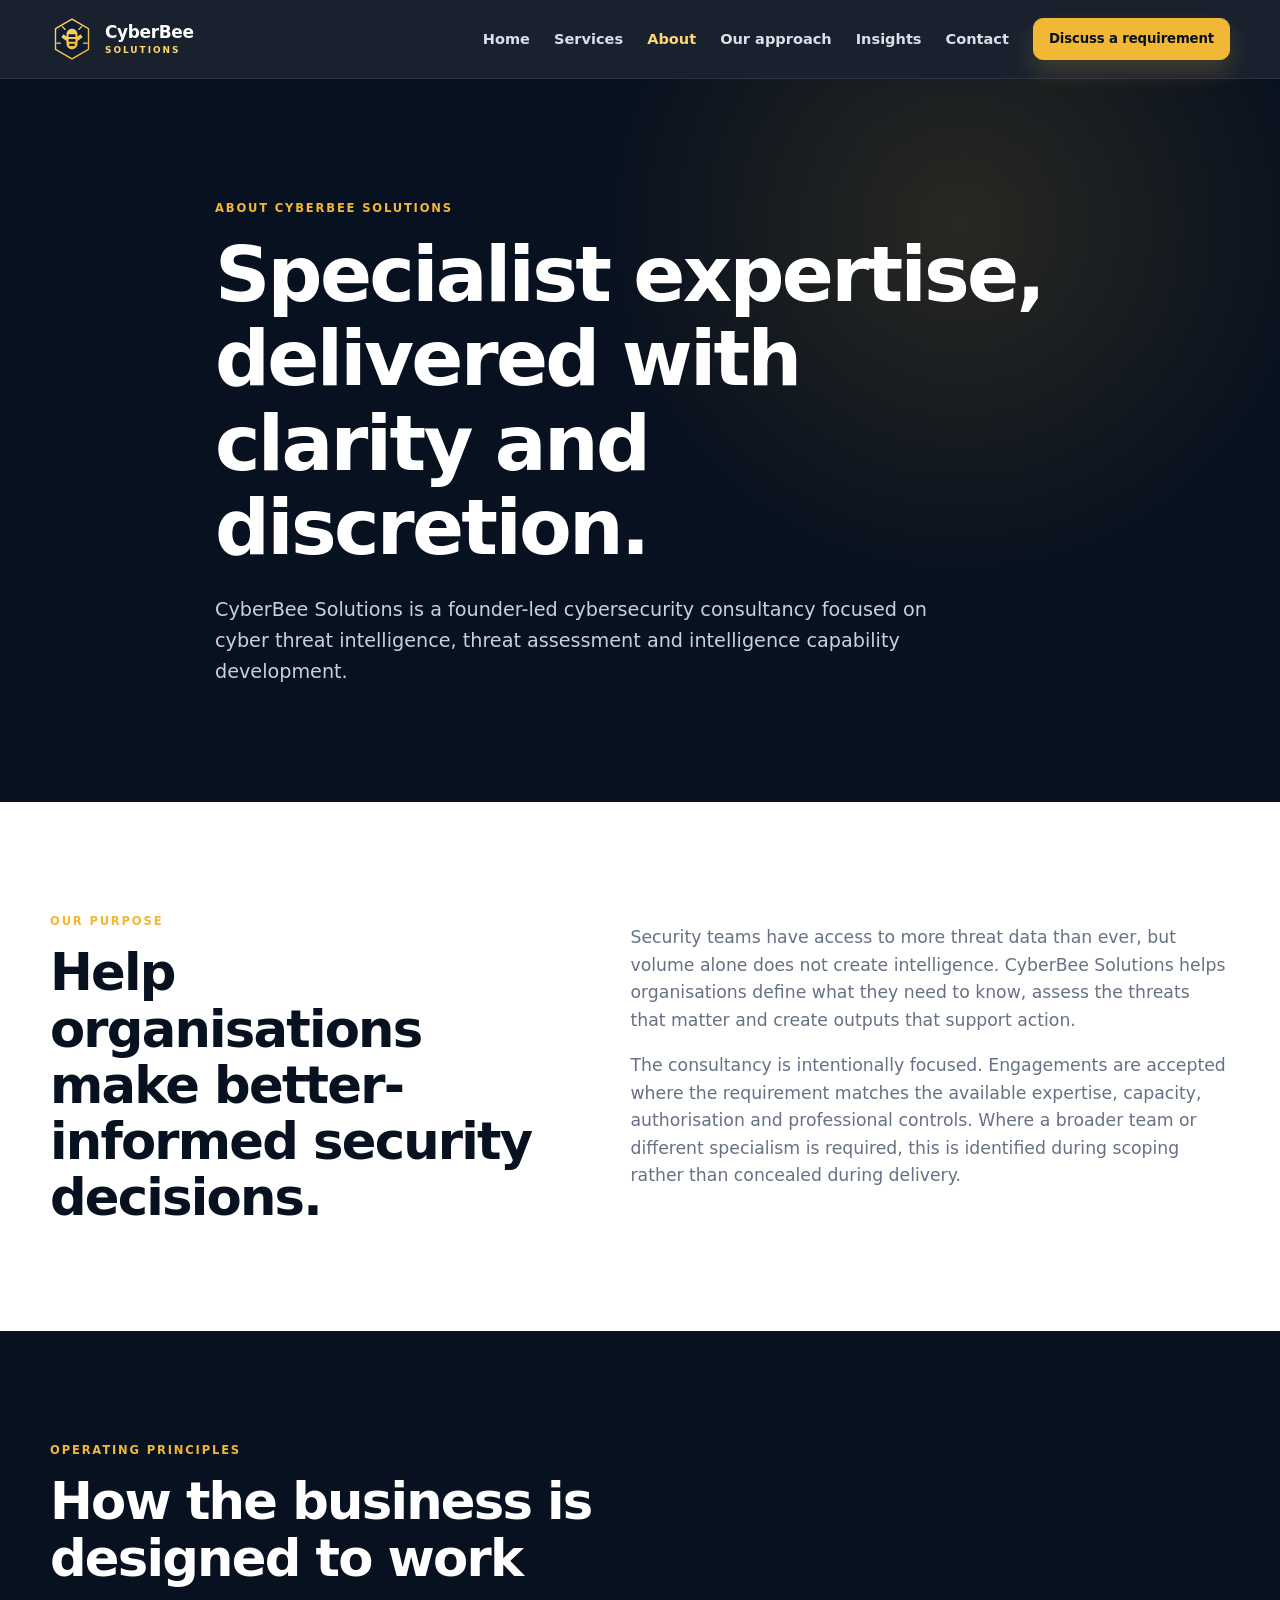
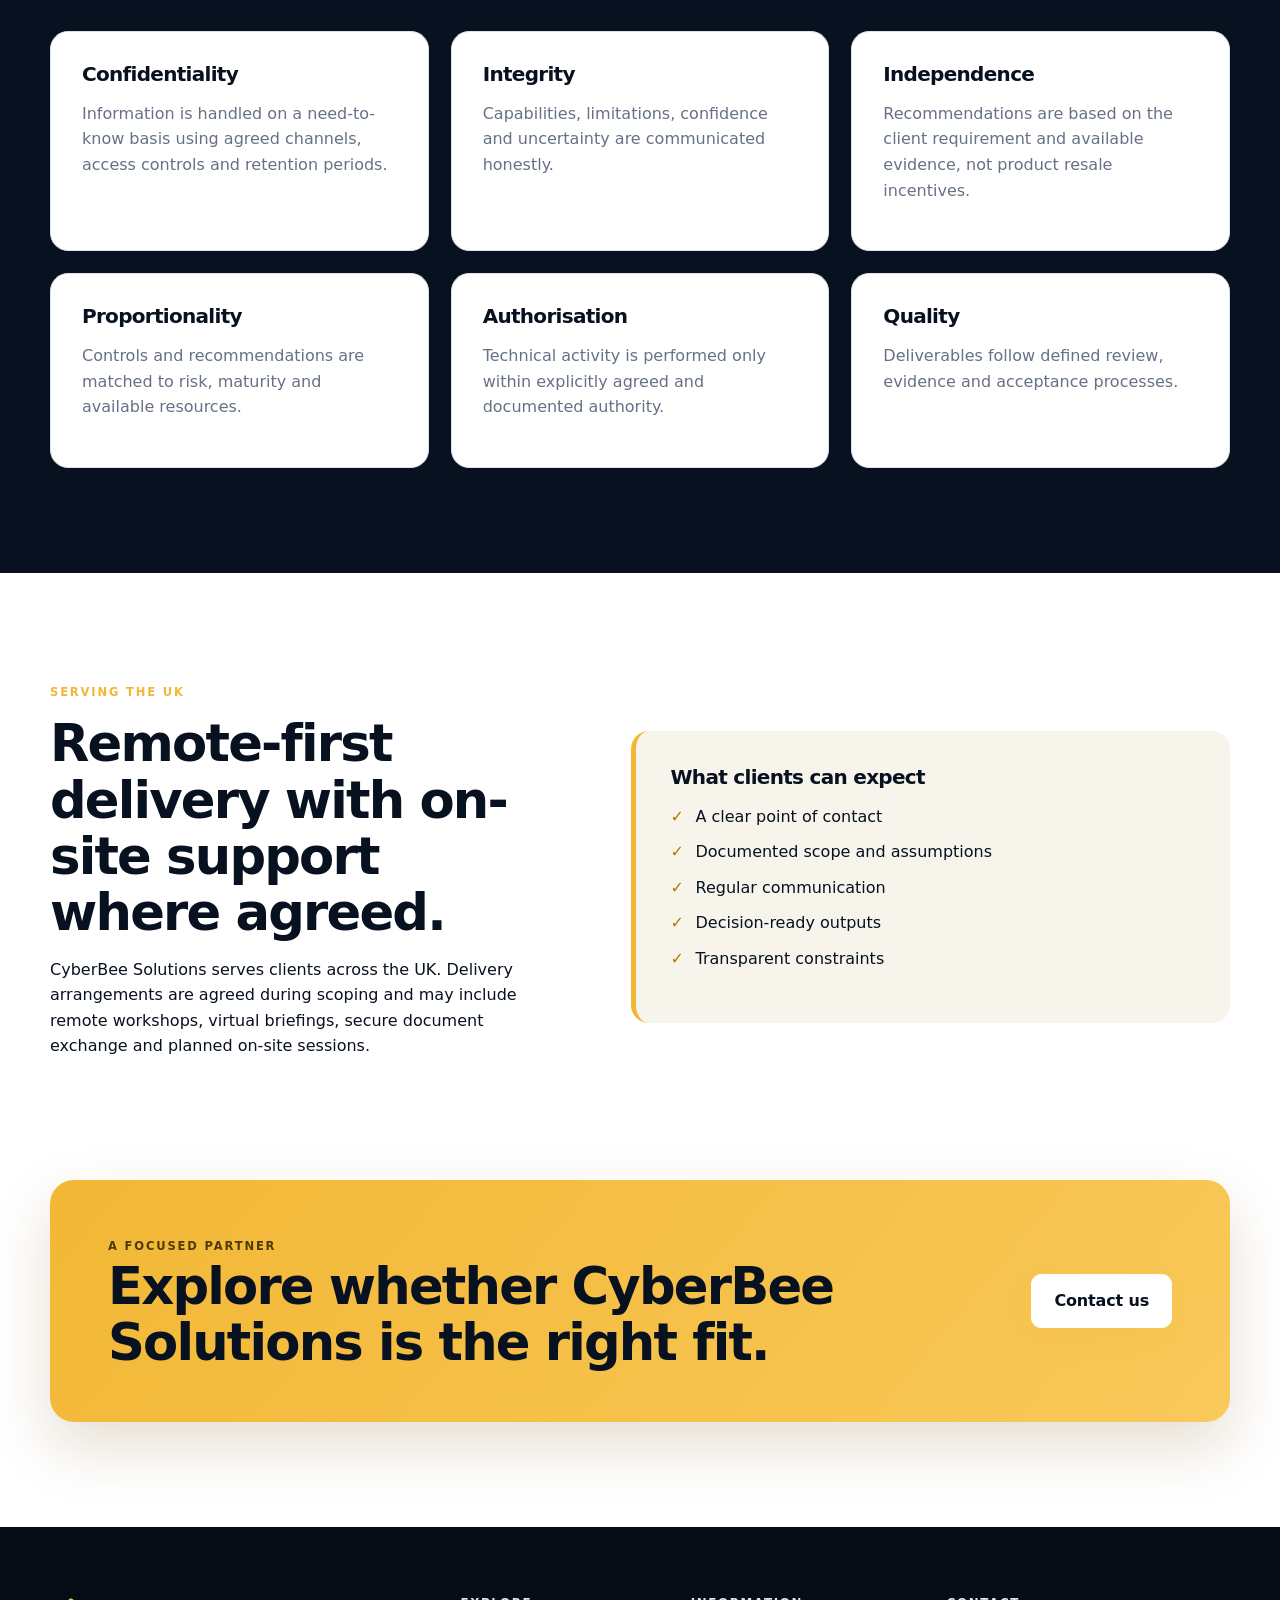
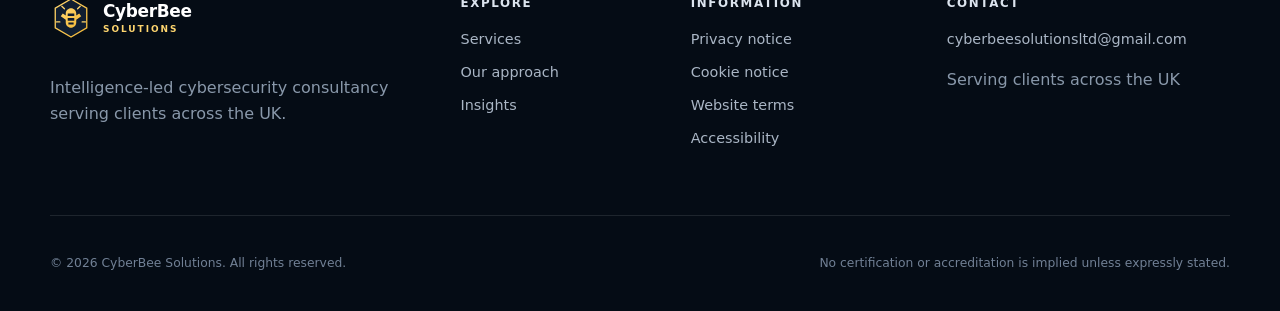
==== about.html @ a1eb2786 "Add files via upload" ====
<!doctype html>
<html lang="en-GB">
<head>
  <meta charset="utf-8">
  <meta name="viewport" content="width=device-width, initial-scale=1">
  <meta name="theme-color" content="#08111f">
  <meta name="description" content="Learn about CyberBee Solutions, a specialist intelligence-led cybersecurity consultancy serving clients across the UK.">
  <meta name="robots" content="index, follow">
  <meta http-equiv="Content-Security-Policy" content="default-src 'self'; img-src 'self' data:; style-src 'self' 'unsafe-inline'; script-src 'self'; font-src 'self'; connect-src 'self'; frame-ancestors 'none'; base-uri 'self'; form-action 'self' mailto:; upgrade-insecure-requests">
  <meta name="referrer" content="strict-origin-when-cross-origin">
  <meta property="og:type" content="website">
  <meta property="og:site_name" content="CyberBee Solutions">
  <meta property="og:title" content="About CyberBee Solutions | UK cybersecurity consultancy">
  <meta property="og:description" content="Learn about CyberBee Solutions, a specialist intelligence-led cybersecurity consultancy serving clients across the UK.">
  <meta property="og:url" content="https://cyberbeesolutions.com/about.html">
  <meta property="og:image" content="https://cyberbeesolutions.com/assets/images/og-card.png">
  <meta name="twitter:card" content="summary_large_image">
  <link rel="canonical" href="https://cyberbeesolutions.com/about.html">
  <link rel="icon" href="assets/images/favicon.svg" type="image/svg+xml">
  <link rel="manifest" href="site.webmanifest">
  <link rel="stylesheet" href="assets/css/styles.css">
  <title>About CyberBee Solutions | UK cybersecurity consultancy</title>

</head>
<body>
  <a class="skip-link" href="#main-content">Skip to main content</a>
  <header class="site-header" data-header>
    <div class="container header-inner">
      <a class="brand" href="index.html" aria-label="CyberBee Solutions home">
        <img src="assets/images/logo-mark.svg" alt="" width="44" height="44">
        <span class="brand-copy"><strong>CyberBee</strong><small>Solutions</small></span>
      </a>
      <button class="nav-toggle" type="button" aria-expanded="false" aria-controls="primary-nav" data-nav-toggle>
        <span class="sr-only">Toggle navigation</span>
        <span></span><span></span><span></span>
      </button>
      <nav id="primary-nav" class="primary-nav" aria-label="Primary" data-nav>
        <a href="index.html">Home</a><a href="services.html">Services</a><a href="about.html" aria-current="page" class="active">About</a><a href="approach.html">Our approach</a><a href="insights.html">Insights</a><a href="contact.html">Contact</a>
        <a class="button button-small" href="contact.html">Discuss a requirement</a>
      </nav>
    </div>
  </header>
<main id="main-content">
  <section class="page-hero"><div class="container narrow"><span class="kicker">About CyberBee Solutions</span><h1>Specialist expertise, delivered with clarity and discretion.</h1><p class="lead">CyberBee Solutions is a founder-led cybersecurity consultancy focused on cyber threat intelligence, threat assessment and intelligence capability development.</p></div></section>
  <section class="section"><div class="container split-grid align-start"><div class="reveal"><span class="kicker">Our purpose</span><h2>Help organisations make better-informed security decisions.</h2></div><div class="prose reveal"><p>Security teams have access to more threat data than ever, but volume alone does not create intelligence. CyberBee Solutions helps organisations define what they need to know, assess the threats that matter and create outputs that support action.</p><p>The consultancy is intentionally focused. Engagements are accepted where the requirement matches the available expertise, capacity, authorisation and professional controls. Where a broader team or different specialism is required, this is identified during scoping rather than concealed during delivery.</p></div></div></section>
  <section class="section section-contrast"><div class="container"><div class="section-heading"><div><span class="kicker">Operating principles</span><h2>How the business is designed to work</h2></div></div><div class="card-grid card-grid-3"><article class="value-card reveal"><h3>Confidentiality</h3><p>Information is handled on a need-to-know basis using agreed channels, access controls and retention periods.</p></article><article class="value-card reveal"><h3>Integrity</h3><p>Capabilities, limitations, confidence and uncertainty are communicated honestly.</p></article><article class="value-card reveal"><h3>Independence</h3><p>Recommendations are based on the client requirement and available evidence, not product resale incentives.</p></article><article class="value-card reveal"><h3>Proportionality</h3><p>Controls and recommendations are matched to risk, maturity and available resources.</p></article><article class="value-card reveal"><h3>Authorisation</h3><p>Technical activity is performed only within explicitly agreed and documented authority.</p></article><article class="value-card reveal"><h3>Quality</h3><p>Deliverables follow defined review, evidence and acceptance processes.</p></article></div></div></section>
  <section class="section"><div class="container split-grid"><div class="reveal"><span class="kicker">Serving the UK</span><h2>Remote-first delivery with on-site support where agreed.</h2><p>CyberBee Solutions serves clients across the UK. Delivery arrangements are agreed during scoping and may include remote workshops, virtual briefings, secure document exchange and planned on-site sessions.</p></div><aside class="info-panel reveal"><h3>What clients can expect</h3><ul class="check-list"><li>A clear point of contact</li><li>Documented scope and assumptions</li><li>Regular communication</li><li>Decision-ready outputs</li><li>Transparent constraints</li></ul></aside></div></section>
  <section class="section section-cta"><div class="container cta-panel reveal"><div><span class="kicker">A focused partner</span><h2>Explore whether CyberBee Solutions is the right fit.</h2></div><a class="button button-light" href="contact.html">Contact us</a></div></section>
</main>
  <footer class="site-footer">
    <div class="container footer-grid">
      <div>
        <a class="brand brand-footer" href="index.html">
          <img src="assets/images/logo-mark.svg" alt="" width="42" height="42">
          <span class="brand-copy"><strong>CyberBee</strong><small>Solutions</small></span>
        </a>
        <p>Intelligence-led cybersecurity consultancy serving clients across the UK.</p>
      </div>
      <div>
        <h2>Explore</h2>
        <a href="services.html">Services</a>
        <a href="approach.html">Our approach</a>
        <a href="insights.html">Insights</a>
      </div>
      <div>
        <h2>Information</h2>
        <a href="privacy.html">Privacy notice</a>
        <a href="cookies.html">Cookie notice</a>
        <a href="terms.html">Website terms</a>
        <a href="accessibility.html">Accessibility</a>
      </div>
      <div>
        <h2>Contact</h2>
        <a href="mailto:cyberbeesolutionsltd@gmail.com">cyberbeesolutionsltd@gmail.com</a>
        <p>Serving clients across the UK</p>
      </div>
    </div>
    <div class="container footer-bottom">
      <p>&copy; <span data-year>2026</span> CyberBee Solutions. All rights reserved.</p>
      <p>No certification or accreditation is implied unless expressly stated.</p>
    </div>
  </footer>
  <script src="assets/js/main.js" defer></script>
</body>
</html>
---- assets/css/styles.css ----
:root {
  --ink: #08111f;
  --ink-2: #0f1d30;
  --ink-3: #182a43;
  --gold: #f2b735;
  --gold-2: #ffd66f;
  --cream: #f7f4ec;
  --paper: #ffffff;
  --muted: #667185;
  --line: #dce2ea;
  --success: #45d59c;
  --radius: 18px;
  --shadow: 0 24px 70px rgba(5, 14, 28, .14);
  --container: 1180px;
}
* { box-sizing: border-box; }
html { scroll-behavior: smooth; }
body { margin: 0; color: var(--ink); background: var(--paper); font-family: Inter, ui-sans-serif, system-ui, -apple-system, BlinkMacSystemFont, "Segoe UI", sans-serif; line-height: 1.6; -webkit-font-smoothing: antialiased; }
img { max-width: 100%; display: block; }
a { color: inherit; }
button, input, select, textarea { font: inherit; }
button { cursor: pointer; }
:focus-visible { outline: 3px solid var(--gold); outline-offset: 3px; }
::selection { background: var(--gold-2); color: var(--ink); }
.container { width: min(calc(100% - 40px), var(--container)); margin-inline: auto; }
.narrow { max-width: 850px; }
.sr-only { position: absolute; width: 1px; height: 1px; padding: 0; margin: -1px; overflow: hidden; clip: rect(0,0,0,0); white-space: nowrap; border: 0; }
.skip-link { position: fixed; top: 10px; left: 10px; z-index: 9999; padding: 12px 16px; background: var(--gold); color: var(--ink); transform: translateY(-150%); border-radius: 8px; font-weight: 800; text-decoration: none; }
.skip-link:focus { transform: translateY(0); }
.site-header { position: sticky; top: 0; z-index: 1000; background: rgba(8, 17, 31, .93); color: #fff; backdrop-filter: blur(18px); border-bottom: 1px solid rgba(255,255,255,.08); transition: box-shadow .25s ease; }
.site-header.scrolled { box-shadow: 0 12px 40px rgba(0,0,0,.2); }
.header-inner { min-height: 78px; display: flex; align-items: center; justify-content: space-between; gap: 30px; }
.brand { display: inline-flex; align-items: center; gap: 11px; text-decoration: none; }
.brand img { flex: 0 0 auto; }
.brand-copy { display: grid; line-height: 1; }
.brand-copy strong { font-size: 1.06rem; letter-spacing: -.02em; }
.brand-copy small { margin-top: 5px; color: var(--gold-2); text-transform: uppercase; letter-spacing: .22em; font-size: .56rem; font-weight: 800; }
.primary-nav { display: flex; align-items: center; gap: 24px; }
.primary-nav > a { text-decoration: none; font-size: .91rem; color: #d8e0ea; font-weight: 650; transition: color .2s ease; }
.primary-nav > a:hover, .primary-nav > a.active { color: var(--gold-2); }
.nav-toggle { display: none; border: 0; background: transparent; padding: 8px; }
.nav-toggle span:not(.sr-only) { display: block; width: 25px; height: 2px; background: #fff; margin: 5px 0; transition: .2s; }
.button { display: inline-flex; align-items: center; justify-content: center; min-height: 50px; padding: 13px 22px; border: 1px solid var(--gold); border-radius: 10px; background: var(--gold); color: var(--ink) !important; text-decoration: none; font-weight: 850; letter-spacing: -.01em; box-shadow: 0 12px 25px rgba(242,183,53,.18); transition: transform .2s ease, background .2s ease, border-color .2s ease; }
.button:hover { transform: translateY(-2px); background: var(--gold-2); border-color: var(--gold-2); }
.button-small { min-height: 42px; padding: 9px 15px; font-size: .83rem !important; }
.button-ghost { background: transparent; color: inherit !important; border-color: rgba(255,255,255,.3); box-shadow: none; }
.button-ghost:hover { background: rgba(255,255,255,.08); border-color: #fff; }
.button-light { background: #fff; border-color: #fff; color: var(--ink) !important; }
.button-row { display: flex; flex-wrap: wrap; gap: 13px; margin-top: 31px; }
.hero { position: relative; overflow: hidden; min-height: 700px; color: #fff; background: radial-gradient(circle at 78% 38%, rgba(242,183,53,.16), transparent 28%), linear-gradient(135deg, #08111f 0%, #0c1a2e 60%, #07101c 100%); }
.hero::before { content: ""; position: absolute; inset: 0; pointer-events: none; opacity: .18; background-image: linear-gradient(rgba(255,255,255,.06) 1px, transparent 1px), linear-gradient(90deg, rgba(255,255,255,.06) 1px, transparent 1px); background-size: 52px 52px; mask-image: linear-gradient(to right, transparent, #000 25%, #000); }
.hero-grid { min-height: 700px; display: grid; grid-template-columns: 1.12fr .88fr; gap: 70px; align-items: center; padding-block: 75px; position: relative; }
.eyebrow, .kicker { display: inline-flex; align-items: center; gap: 10px; color: var(--gold); text-transform: uppercase; letter-spacing: .16em; font-size: .72rem; font-weight: 900; }
.eyebrow span { width: 34px; height: 2px; background: var(--gold); }
h1, h2, h3 { margin: 0; line-height: 1.1; letter-spacing: -.035em; }
h1 { font-size: clamp(3.2rem, 6vw, 6.3rem); max-width: 900px; }
h1 em { color: var(--gold-2); font-style: normal; }
h2 { font-size: clamp(2.1rem, 4vw, 3.8rem); }
h3 { font-size: 1.25rem; }
.hero .lead { max-width: 720px; margin: 25px 0 0; color: #cbd6e3; font-size: clamp(1.05rem, 1.5vw, 1.24rem); line-height: 1.7; }
.lead-sm { font-size: 1.15rem; color: #c5cfdb; }
.trust-list { display: flex; flex-wrap: wrap; gap: 18px 25px; margin: 35px 0 0; padding: 0; list-style: none; color: #bfcada; font-size: .88rem; }
.trust-list li::before { content: "✓"; margin-right: 8px; color: var(--success); font-weight: 900; }
.radar-card { width: min(100%, 465px); margin-left: auto; padding: 23px; border: 1px solid rgba(255,255,255,.12); border-radius: 24px; background: linear-gradient(145deg, rgba(255,255,255,.08), rgba(255,255,255,.03)); box-shadow: 0 35px 80px rgba(0,0,0,.28); }
.radar-head { display: flex; align-items: center; justify-content: space-between; color: #dce5ef; font-size: .74rem; text-transform: uppercase; letter-spacing: .11em; }
.status-dot { color: var(--success); }
.status-dot::before { content: ""; display: inline-block; width: 7px; height: 7px; margin-right: 7px; border-radius: 50%; background: var(--success); box-shadow: 0 0 15px var(--success); }
.radar { width: min(100%, 355px); aspect-ratio: 1; margin: 31px auto; position: relative; border-radius: 50%; border: 1px solid rgba(242,183,53,.34); background: radial-gradient(circle, rgba(242,183,53,.12), transparent 58%), repeating-radial-gradient(circle, transparent 0 45px, rgba(255,255,255,.08) 46px 47px); overflow: hidden; }
.radar::before, .radar::after { content: ""; position: absolute; background: rgba(255,255,255,.1); }
.radar::before { width: 1px; height: 100%; left: 50%; }
.radar::after { height: 1px; width: 100%; top: 50%; }
.radar-center { position: absolute; inset: 50% auto auto 50%; transform: translate(-50%,-50%); z-index: 3; border-radius: 18px; box-shadow: 0 0 30px rgba(242,183,53,.23); }
.sweep { position: absolute; inset: 0; border-radius: 50%; background: conic-gradient(from 0deg, transparent 0 320deg, rgba(242,183,53,.52) 358deg, rgba(242,183,53,.65) 360deg); animation: radar-sweep 7s linear infinite; }
.node { position: absolute; z-index: 2; width: 9px; height: 9px; border-radius: 50%; background: var(--gold-2); box-shadow: 0 0 14px var(--gold); }
.node-1 { top: 29%; left: 69%; }.node-2 { top: 65%; left: 27%; }.node-3 { top: 72%; left: 67%; }
.signal-row { display: grid; grid-template-columns: repeat(4,1fr); gap: 6px; color: #94a4b8; font-size: .6rem; text-transform: uppercase; letter-spacing: .08em; text-align: center; }
.signal-row span { padding-top: 10px; border-top: 2px solid rgba(242,183,53,.34); }
@keyframes radar-sweep { to { transform: rotate(360deg); } }
.section { padding: 105px 0; }
.section-tight { padding: 0; position: relative; z-index: 3; }
.section-contrast { background: var(--ink); color: #fff; }
.section-heading { display: flex; justify-content: space-between; gap: 45px; align-items: end; margin-bottom: 45px; }
.section-heading > div { max-width: 680px; }
.section-heading > p { max-width: 430px; color: var(--muted); margin: 0; }
.section-heading .kicker, .split-grid .kicker { margin-bottom: 14px; }
.stat-strip { margin-top: -40px; display: grid; grid-template-columns: repeat(4,1fr); background: #fff; box-shadow: var(--shadow); border-radius: 18px; overflow: hidden; }
.stat-strip div { padding: 25px 28px; border-right: 1px solid var(--line); }
.stat-strip div:last-child { border-right: 0; }
.stat-strip strong, .stat-strip span { display: block; }
.stat-strip strong { font-size: 1.1rem; }
.stat-strip span { color: var(--muted); font-size: .82rem; margin-top: 4px; }
.card-grid { display: grid; gap: 22px; }
.card-grid-3 { grid-template-columns: repeat(3,1fr); }
.service-card, .value-card, .article-card { border: 1px solid var(--line); border-radius: var(--radius); padding: 31px; background: #fff; transition: transform .25s ease, box-shadow .25s ease, border-color .25s ease; }
.service-card:hover, .value-card:hover, .article-card:hover { transform: translateY(-5px); box-shadow: 0 18px 45px rgba(8,17,31,.1); border-color: #c4ccd7; }
.card-number { display: inline-block; color: var(--gold); font-weight: 900; font-size: .74rem; letter-spacing: .12em; text-transform: uppercase; margin-bottom: 45px; }
.service-card h3 { font-size: 1.38rem; }
.service-card p, .value-card p, .article-card p { color: var(--muted); }
.service-card a { display: inline-flex; gap: 8px; margin-top: 14px; color: var(--ink); text-decoration: none; font-weight: 800; }
.service-card-accent { background: var(--gold); border-color: var(--gold); }
.service-card-accent .card-number, .service-card-accent p { color: #4c3a0d; }
.split-grid { display: grid; grid-template-columns: .9fr 1.1fr; gap: 90px; align-items: center; }
.align-start { align-items: start; }
.principles { display: grid; gap: 1px; background: rgba(255,255,255,.1); }
.principles > div { display: grid; grid-template-columns: 54px 1fr; gap: 20px; padding: 28px 0; background: var(--ink); }
.principles > div > span { color: var(--gold); font-size: .75rem; font-weight: 900; }
.principles p { color: #aeb9c8; margin: 8px 0 0; }
.text-link { color: var(--ink); font-weight: 800; text-decoration: none; }
.process-list { display: grid; grid-template-columns: repeat(4,1fr); gap: 0; list-style: none; margin: 0; padding: 0; border-top: 1px solid var(--line); }
.process-list li { position: relative; padding: 35px 25px 0 0; }
.process-list li::before { content: ""; position: absolute; width: 8px; height: 8px; background: var(--gold); border-radius: 50%; top: -5px; left: 0; box-shadow: 0 0 0 7px #fff; }
.process-list span { color: var(--gold); font-size: .75rem; font-weight: 900; }
.process-list h3 { margin-top: 24px; }
.process-list p { color: var(--muted); }
.section-cta { padding-top: 0; }
.cta-panel { padding: 52px 58px; border-radius: 24px; background: linear-gradient(130deg, var(--gold) 0%, #f9c95a 100%); display: flex; align-items: center; justify-content: space-between; gap: 45px; box-shadow: 0 25px 60px rgba(116,79,0,.18); }
.cta-panel > div { max-width: 780px; }
.cta-panel .kicker { color: #4f3b08; }
.cta-panel h2 { font-size: clamp(2rem, 4vw, 3.5rem); }
.cta-panel p { color: #4f451f; }
.page-hero { padding: 115px 0 95px; color: #fff; background: radial-gradient(circle at 75% 20%, rgba(242,183,53,.14), transparent 32%), var(--ink); }
.page-hero h1 { font-size: clamp(3rem, 6vw, 5.5rem); margin-top: 13px; }
.page-hero .lead { color: #c7d2df; font-size: 1.2rem; margin-top: 25px; max-width: 770px; }
.page-hero-legal { padding: 85px 0 70px; }
.page-hero-legal h1 { font-size: clamp(2.7rem,5vw,4.4rem); }
.page-hero-legal p { color: #b8c5d4; }
.services-detail { padding-top: 45px; }
.service-detail { display: grid; grid-template-columns: 90px 1fr; gap: 40px; padding: 65px 0; border-bottom: 1px solid var(--line); scroll-margin-top: 100px; }
.service-index { color: var(--gold); font-size: 1rem; font-weight: 900; }
.service-detail > div:last-child { max-width: 950px; }
.service-detail h2 { margin: 12px 0 18px; }
.service-detail > div > p { color: var(--muted); font-size: 1.1rem; }
.service-tag, .article-type { display: inline-block; padding: 6px 9px; border-radius: 6px; background: #fff5d9; color: #725000; font-size: .66rem; text-transform: uppercase; letter-spacing: .13em; font-weight: 900; }
.detail-grid { display: grid; grid-template-columns: repeat(2,1fr); gap: 45px; margin-top: 35px; }
.check-list { padding: 0; list-style: none; }
.check-list li { position: relative; padding-left: 25px; margin: 10px 0; }
.check-list li::before { content: "✓"; position: absolute; left: 0; color: #b47800; font-weight: 900; }
.model-grid { display: grid; grid-template-columns: repeat(2,1fr); gap: 18px; }
.model-grid > div { padding: 25px; border: 1px solid rgba(255,255,255,.14); border-radius: 14px; }
.model-grid p { color: #aeb9c8; margin-bottom: 0; }
.prose p { color: var(--muted); font-size: 1.08rem; }
.section-contrast .prose p { color: #bac5d2; }
.value-card h3 { color: var(--ink); }
.info-panel { background: var(--cream); border-radius: var(--radius); padding: 35px; border-left: 5px solid var(--gold); }
.timeline { position: relative; }
.timeline::before { content: ""; position: absolute; left: 34px; top: 35px; bottom: 35px; width: 1px; background: var(--line); }
.timeline-item { position: relative; display: grid; grid-template-columns: 70px 1fr; gap: 45px; padding: 35px 0 70px; }
.timeline-marker { position: relative; z-index: 2; width: 68px; height: 68px; display: grid; place-items: center; border-radius: 50%; background: var(--ink); color: var(--gold); font-weight: 900; box-shadow: 0 0 0 10px #fff; }
.timeline-item > div:last-child { max-width: 850px; }
.timeline-item h2 { margin: 12px 0 15px; font-size: clamp(2rem,4vw,3.2rem); }
.timeline-item p { color: var(--muted); }
.insight-layout { display: grid; grid-template-columns: repeat(2,1fr); gap: 24px; }
.article-featured { grid-column: 1 / -1; padding: 45px; }
.article-card h2 { margin: 18px 0; font-size: clamp(1.7rem,3vw,2.7rem); }
.number-list { counter-reset: item; list-style: none; padding: 0; }
.number-list li { counter-increment: item; position: relative; padding-left: 36px; margin: 15px 0; }
.number-list li::before { content: "0" counter(item); position: absolute; left: 0; color: #a86c00; font-size: .72rem; font-weight: 900; }
.contact-grid { display: grid; grid-template-columns: .8fr 1.2fr; gap: 85px; align-items: start; }
.contact-copy h2 { margin: 12px 0 22px; }
.contact-copy > p { color: var(--muted); }
.contact-method { padding: 20px 0; border-bottom: 1px solid var(--line); }
.contact-method span { display: block; color: var(--muted); font-size: .72rem; text-transform: uppercase; letter-spacing: .12em; font-weight: 850; }
.contact-method a, .contact-method p { display: block; margin: 5px 0 0; font-weight: 750; overflow-wrap: anywhere; }
.response-note { margin-top: 30px; padding: 20px; background: var(--cream); border-radius: 12px; }
.response-note p { margin-bottom: 0; color: var(--muted); }
.contact-form { padding: 40px; border: 1px solid var(--line); border-radius: var(--radius); box-shadow: var(--shadow); }
.form-row { margin-bottom: 21px; }
.form-row label { display: block; margin-bottom: 7px; font-weight: 750; }
.form-row input, .form-row select, .form-row textarea { width: 100%; border: 1px solid #bfc7d2; border-radius: 9px; padding: 12px 13px; color: var(--ink); background: #fff; }
.form-row textarea { resize: vertical; }
.form-row small { display: block; margin-top: 6px; color: var(--muted); }
.checkbox-row { display: grid; grid-template-columns: 20px 1fr; gap: 10px; align-items: start; }
.checkbox-row input { width: 18px; height: 18px; margin-top: 4px; }
.checkbox-row label { font-weight: 500; font-size: .9rem; }
.honeypot { position: absolute !important; left: -10000px !important; width: 1px !important; height: 1px !important; overflow: hidden !important; }
.form-status { min-height: 1.6em; color: #7b5300; font-weight: 700; }
.legal-main { background: #fff; }
.legal-copy { max-width: 850px; }
.legal-copy h2 { font-size: 1.55rem; margin-top: 42px; }
.legal-copy p, .legal-copy li { color: #4e596a; }
.legal-copy a { color: #7b5300; font-weight: 700; overflow-wrap: anywhere; }
.not-found { min-height: 650px; display: grid; place-items: center; text-align: center; color: #fff; background: var(--ink); }
.error-code { display: block; color: var(--gold); font-size: 1rem; font-weight: 900; letter-spacing: .25em; }
.not-found h1 { font-size: clamp(3rem,7vw,6rem); margin-top: 12px; }
.not-found p { color: #b8c5d4; }
.not-found .button-row { justify-content: center; }
.site-footer { padding: 70px 0 25px; background: #050c15; color: #fff; }
.footer-grid { display: grid; grid-template-columns: 1.4fr .7fr .8fr 1.1fr; gap: 50px; }
.brand-footer { margin-bottom: 20px; }
.footer-grid p { color: #8998aa; }
.footer-grid h2 { margin-bottom: 18px; color: #dce4ee; font-size: .74rem; text-transform: uppercase; letter-spacing: .14em; }
.footer-grid > div:not(:first-child) a { display: block; margin: 10px 0; color: #aab6c5; text-decoration: none; font-size: .9rem; overflow-wrap: anywhere; }
.footer-grid a:hover { color: var(--gold-2); }
.footer-bottom { display: flex; justify-content: space-between; gap: 30px; margin-top: 55px; padding-top: 25px; border-top: 1px solid rgba(255,255,255,.1); color: #718095; font-size: .77rem; }
.reveal { opacity: 0; transform: translateY(18px); transition: opacity .6s ease, transform .6s ease; }
.reveal.visible { opacity: 1; transform: translateY(0); }
@media (max-width: 980px) {
  .nav-toggle { display: block; }
  .primary-nav { position: absolute; top: 78px; left: 0; right: 0; display: none; padding: 20px; background: var(--ink); border-top: 1px solid rgba(255,255,255,.1); flex-direction: column; align-items: stretch; gap: 5px; }
  .primary-nav.open { display: flex; }
  .primary-nav > a { padding: 11px; }
  .hero-grid, .split-grid, .contact-grid { grid-template-columns: 1fr; }
  .hero-grid { gap: 45px; padding-bottom: 110px; }
  .hero-visual { display: none; }
  .card-grid-3 { grid-template-columns: repeat(2,1fr); }
  .stat-strip { grid-template-columns: repeat(2,1fr); }
  .stat-strip div:nth-child(2) { border-right: 0; }
  .stat-strip div:nth-child(-n+2) { border-bottom: 1px solid var(--line); }
  .process-list { grid-template-columns: repeat(2,1fr); row-gap: 45px; }
  .footer-grid { grid-template-columns: repeat(2,1fr); }
  .section-heading { align-items: start; flex-direction: column; }
  .split-grid { gap: 45px; }
  .contact-grid { gap: 50px; }
}
@media (max-width: 650px) {
  .container { width: min(calc(100% - 28px), var(--container)); }
  .header-inner { min-height: 70px; }
  .primary-nav { top: 70px; }
  .hero, .hero-grid { min-height: 650px; }
  .hero-grid { padding-block: 75px 115px; }
  h1 { font-size: clamp(2.8rem, 15vw, 4.3rem); }
  .page-hero { padding: 82px 0 70px; }
  .section { padding: 78px 0; }
  .section-tight { padding: 0; }
  .card-grid-3, .detail-grid, .model-grid, .insight-layout { grid-template-columns: 1fr; }
  .article-featured { grid-column: auto; padding: 31px; }
  .stat-strip { margin-top: -28px; }
  .stat-strip div { padding: 20px; }
  .process-list { grid-template-columns: 1fr; border-top: 0; }
  .process-list li { border-top: 1px solid var(--line); }
  .cta-panel { padding: 35px 25px; flex-direction: column; align-items: flex-start; }
  .service-detail { grid-template-columns: 1fr; gap: 14px; padding: 48px 0; }
  .timeline::before { left: 24px; }
  .timeline-item { grid-template-columns: 50px 1fr; gap: 20px; }
  .timeline-marker { width: 48px; height: 48px; box-shadow: 0 0 0 7px #fff; font-size: .75rem; }
  .contact-form { padding: 25px; }
  .footer-grid { grid-template-columns: 1fr; gap: 30px; }
  .footer-bottom { flex-direction: column; }
}
@media (prefers-reduced-motion: reduce) {
  html { scroll-behavior: auto; }
  *, *::before, *::after { animation-duration: .01ms !important; animation-iteration-count: 1 !important; transition-duration: .01ms !important; }
  .reveal { opacity: 1; transform: none; }
}
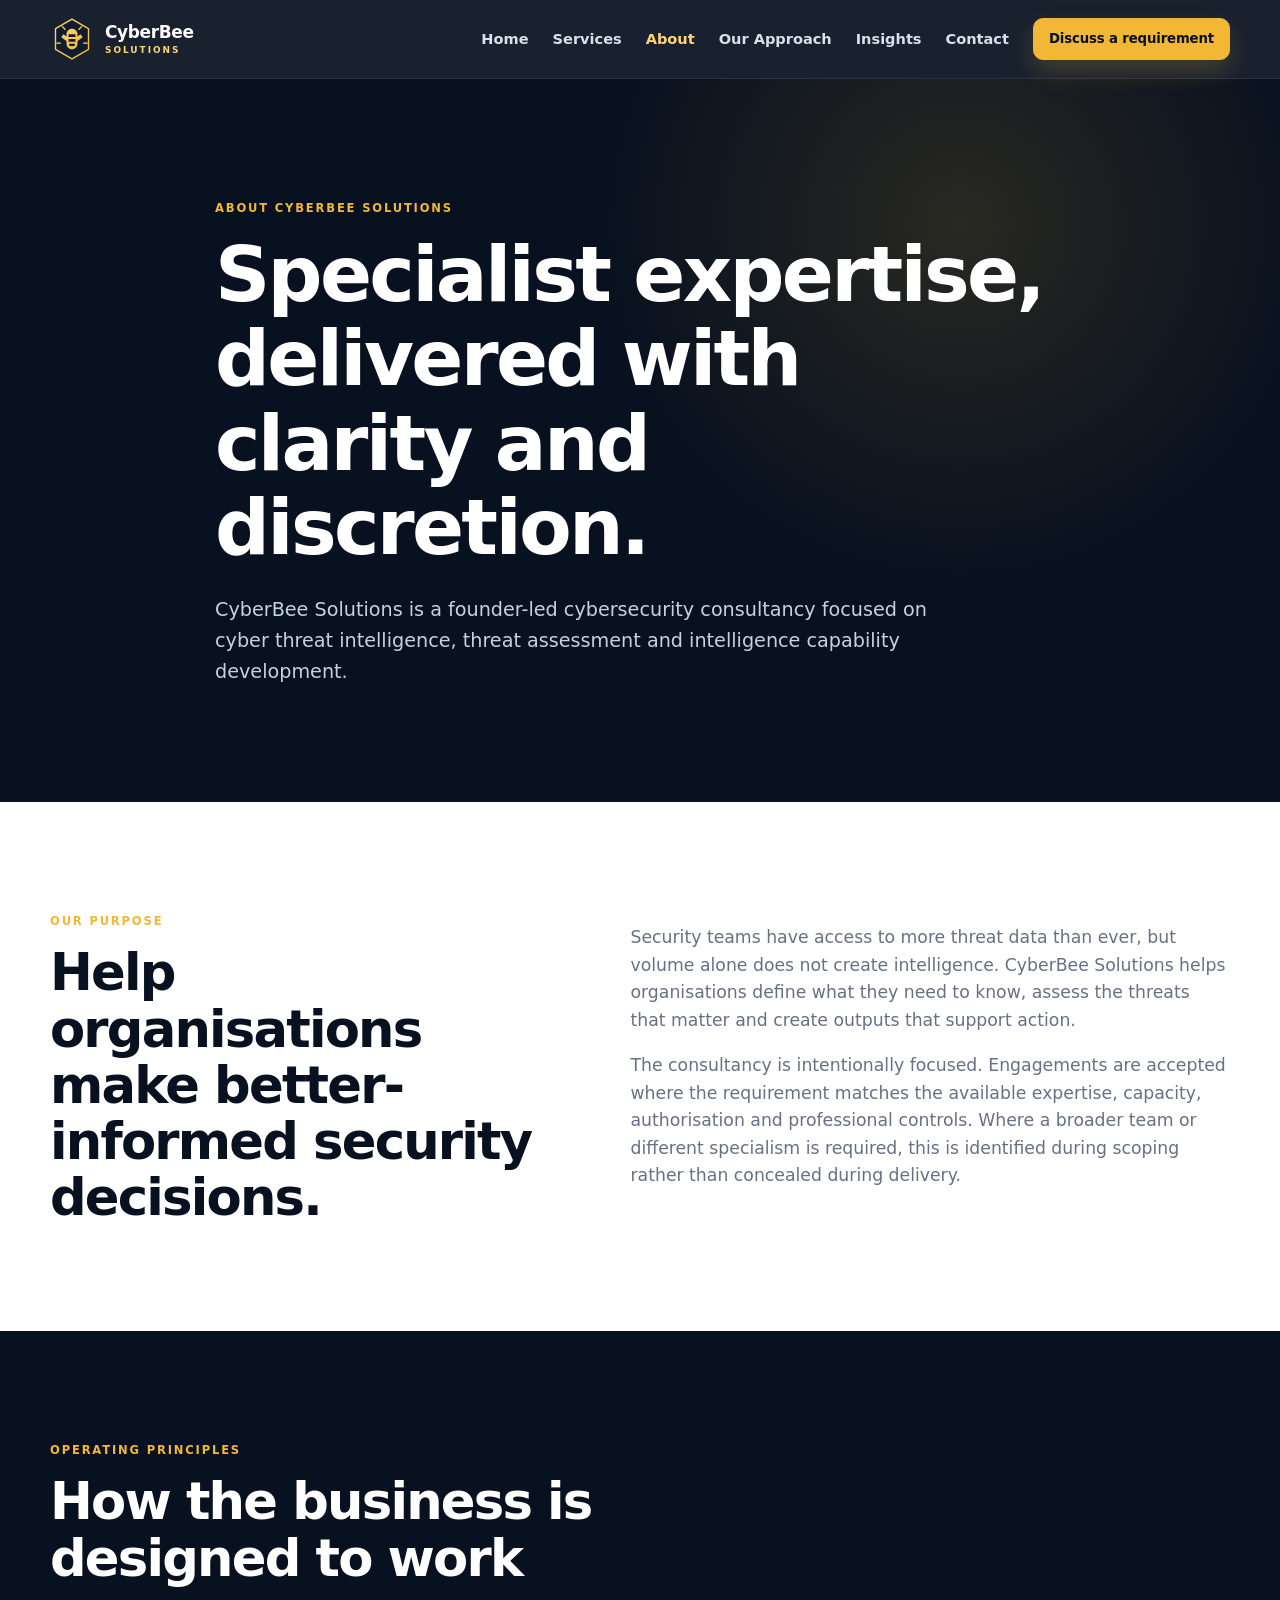
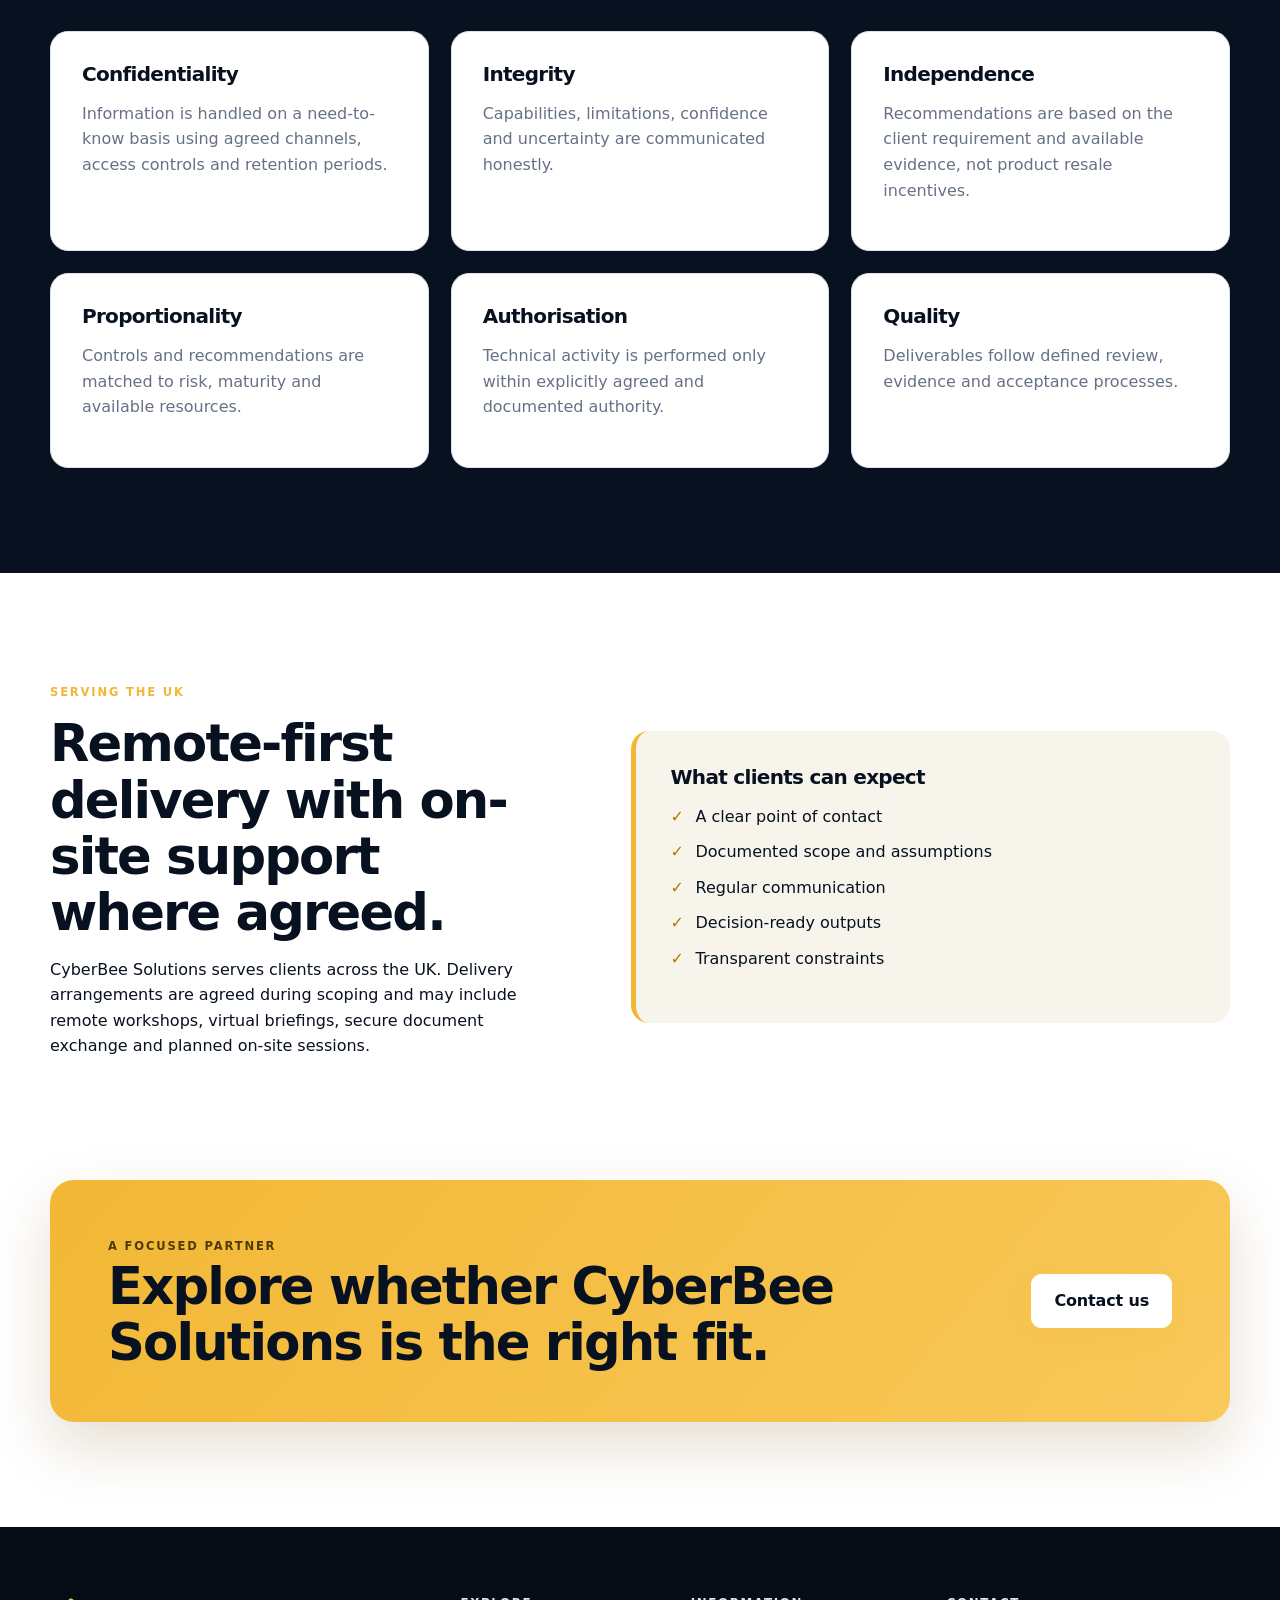
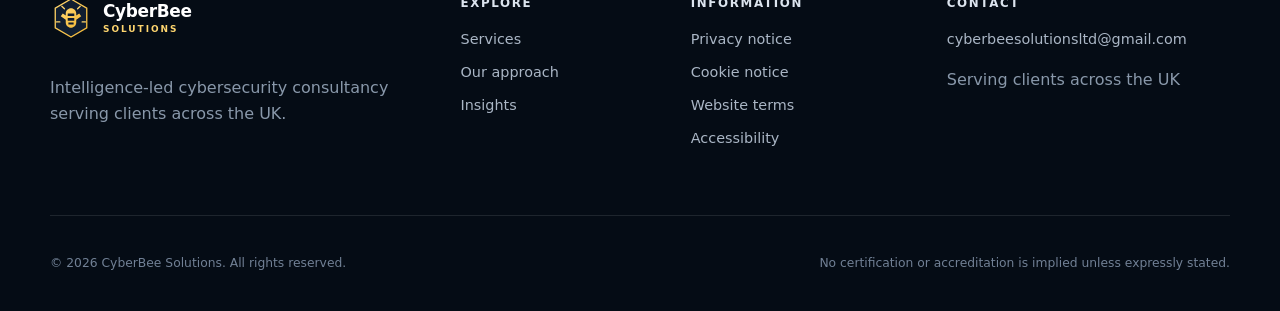
==== commit 25975679: "Correct 'Our approach' to 'Our Approach' in navigation" ====
--- a/about.html
+++ b/about.html
@@ -35,7 +35,7 @@
         <span></span><span></span><span></span>
       </button>
       <nav id="primary-nav" class="primary-nav" aria-label="Primary" data-nav>
-        <a href="index.html">Home</a><a href="services.html">Services</a><a href="about.html" aria-current="page" class="active">About</a><a href="approach.html">Our approach</a><a href="insights.html">Insights</a><a href="contact.html">Contact</a>
+        <a href="index.html">Home</a><a href="services.html">Services</a><a href="about.html" aria-current="page" class="active">About</a><a href="approach.html">Our Approach</a><a href="insights.html">Insights</a><a href="contact.html">Contact</a>
         <a class="button button-small" href="contact.html">Discuss a requirement</a>
       </nav>
     </div>
